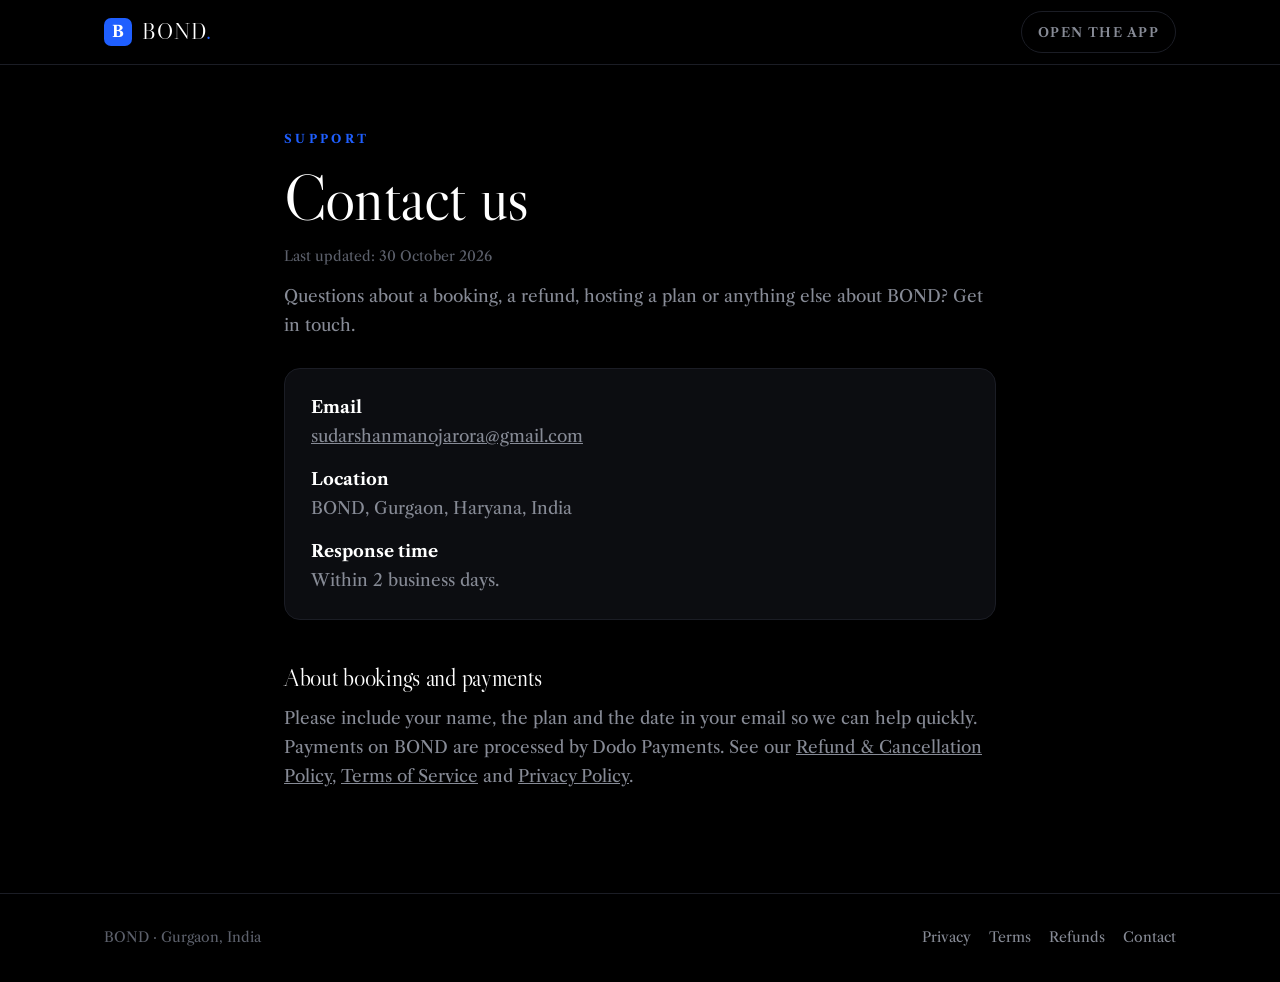
==== contact.html @ 2cc8e511 "Add privacy, terms, refund and contact pages Policy pages for payment-provider (Dodo) review, linked" ====
<!DOCTYPE html>
<html lang="en">
<head>
<script type="text/javascript">
(function(c,l,a,r,i,t,y){
c[a]=c[a]||function(){(c[a].q=c[a].q||[]).push(arguments)};
t=l.createElement(r);t.async=1;t.src="https://www.clarity.ms/tag/"+i;
y=l.getElementsByTagName(r)[0];y.parentNode.insertBefore(t,y);
})(window, document, "clarity", "script", "z5rflez6ff");
</script>
<meta charset="utf-8">
<meta name="viewport" content="width=device-width, initial-scale=1, viewport-fit=cover">
<title>Contact · BOND</title>
<meta name="description" content="How to contact BOND about bookings, refunds and hosting.">
<link rel="canonical" href="https://bondme.online/contact.html">
<link rel="preconnect" href="https://fonts.googleapis.com">
<link rel="preconnect" href="https://fonts.gstatic.com" crossorigin>
<link href="https://fonts.googleapis.com/css2?family=Libre+Caslon+Display&family=Libre+Caslon+Text:ital,wght@0,400;0,700;1,400&display=swap" rel="stylesheet">
<link rel="stylesheet" href="/legal.css">
</head>
<body>
<nav><div class="wrap navin">
<a class="mark" href="/"><i>B</i><b>BOND</b></a>
<a class="ghost" href="https://bond-968340508411.asia-southeast1.run.app">Open the app</a>
</div></nav>
<main><div class="wrap">
<p class="kick">Support</p>
<h1>Contact us</h1>
<p class="updated">Last updated: 30 October 2026</p>

<p>Questions about a booking, a refund, hosting a plan or anything else about BOND? Get in touch.</p>
<div class="box">
<p><strong>Email</strong><br><a href="mailto:sudarshanmanojarora@gmail.com">sudarshanmanojarora@gmail.com</a></p>
<p><strong>Location</strong><br>BOND, Gurgaon, Haryana, India</p>
<p><strong>Response time</strong><br>Within 2 business days.</p>
</div>

<h2>About bookings and payments</h2>
<p>Please include your name, the plan and the date in your email so we can help quickly. Payments on BOND are processed by Dodo Payments. See our <a href="/refund.html">Refund &amp; Cancellation Policy</a>, <a href="/terms.html">Terms of Service</a> and <a href="/privacy.html">Privacy Policy</a>.</p>

</div></main>
<footer><div class="wrap fin">
<span>BOND · Gurgaon, India</span>
<span class="links">
<a href="/privacy.html">Privacy</a>
<a href="/terms.html">Terms</a>
<a href="/refund.html">Refunds</a>
<a href="/contact.html">Contact</a>
</span>
</div></footer>
</body>
</html>
---- legal.css ----
:root{
--ink:#000000;--raise:#0C0D11;--line:#1B1D25;--blue:#1F5FFF;
--fg:#FFFFFF;--mut:#878B96;--mut2:#5C606B;
}
*,*::before,*::after{box-sizing:border-box}
html{-webkit-text-size-adjust:100%}
body{
margin:0;background:var(--ink);color:var(--fg);
font-family:'Big Caslon','Libre Caslon Text','Libre Caslon Display',Georgia,'Times New Roman',serif;
font-size:17px;line-height:1.7;-webkit-font-smoothing:antialiased;
}
.wrap{max-width:760px;margin:0 auto;padding:0 24px}
a{color:inherit}
a:focus-visible{outline:2px solid var(--blue);outline-offset:3px}
nav{border-bottom:1px solid var(--line)}
.navin{display:flex;align-items:center;justify-content:space-between;height:64px;max-width:1120px}
.mark{display:flex;align-items:center;gap:10px;text-decoration:none}
.mark i{width:28px;height:28px;border-radius:7px;background:var(--blue);display:grid;place-items:center;font-style:normal;font-size:16px;font-weight:900}
.mark b{font-family:'Big Caslon','Libre Caslon Display',Georgia,serif;font-weight:400;font-size:22px;letter-spacing:.04em}
.mark b::after{content:'.';color:var(--blue)}
.ghost{font-size:13px;letter-spacing:.11em;text-transform:uppercase;text-decoration:none;padding:9px 16px;border:1px solid var(--line);border-radius:999px;color:var(--mut);font-weight:600}
.ghost:hover{color:#fff;border-color:#3a3f4d}
main{padding:64px 0 88px}
.kick{font-size:12px;letter-spacing:.28em;color:var(--blue);font-weight:700;margin:0 0 16px;text-transform:uppercase}
h1,h2{font-family:'Big Caslon','Libre Caslon Display',Georgia,serif;font-weight:400;letter-spacing:-.012em;margin:0}
h1{font-size:clamp(40px,6vw,64px);line-height:1.02}
h2{font-size:24px;line-height:1.2;margin:44px 0 12px}
p,li{color:var(--mut)}
p{margin:0 0 14px}
ul{padding-left:20px;margin:0 0 14px}
li{margin-bottom:6px}
strong{color:var(--fg);font-weight:700}
.updated{color:var(--mut2);font-size:14px;margin-top:14px}
.box{border:1px solid var(--line);background:var(--raise);border-radius:16px;padding:24px 26px;margin-top:28px}
.box p:last-child{margin-bottom:0}
footer{border-top:1px solid var(--line);padding:32px 0;color:var(--mut2);font-size:14px}
.fin{display:flex;justify-content:space-between;gap:16px;flex-wrap:wrap;max-width:1120px}
.links{display:flex;gap:18px;flex-wrap:wrap}
footer a{color:var(--mut);text-decoration:none}
footer a:hover{color:#fff}
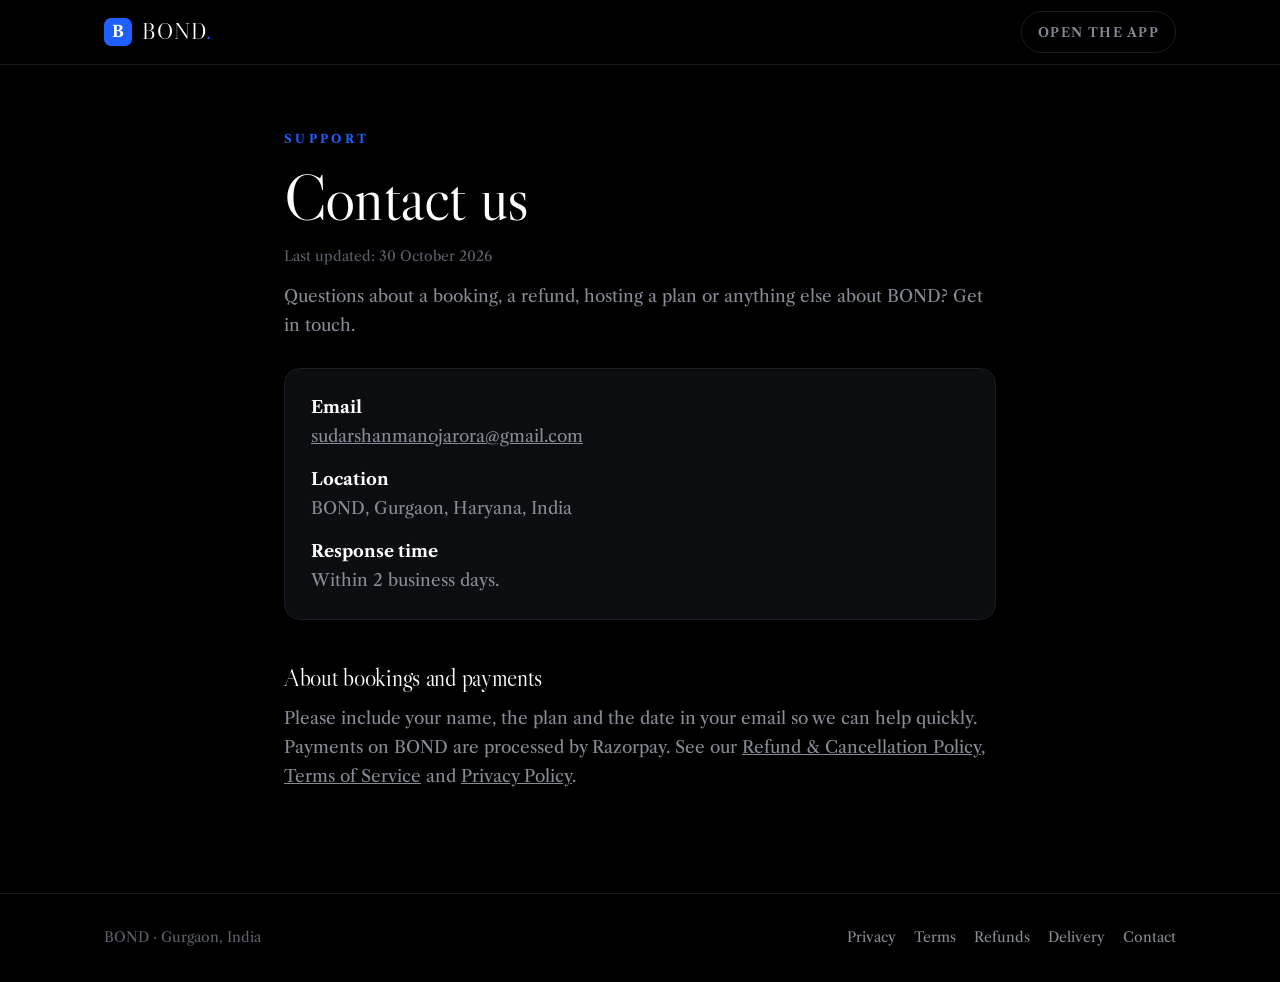
==== commit 1b47933c: "Switch payment partner to Razorpay; add delivery policy Policy pages now name Razorpay as the paymen" ====
--- a/contact.html
+++ b/contact.html
@@ -36,7 +36,7 @@
 </div>
 
 <h2>About bookings and payments</h2>
-<p>Please include your name, the plan and the date in your email so we can help quickly. Payments on BOND are processed by Dodo Payments. See our <a href="/refund.html">Refund &amp; Cancellation Policy</a>, <a href="/terms.html">Terms of Service</a> and <a href="/privacy.html">Privacy Policy</a>.</p>
+<p>Please include your name, the plan and the date in your email so we can help quickly. Payments on BOND are processed by Razorpay. See our <a href="/refund.html">Refund &amp; Cancellation Policy</a>, <a href="/terms.html">Terms of Service</a> and <a href="/privacy.html">Privacy Policy</a>.</p>
 
 </div></main>
 <footer><div class="wrap fin">
@@ -45,6 +45,7 @@
 <a href="/privacy.html">Privacy</a>
 <a href="/terms.html">Terms</a>
 <a href="/refund.html">Refunds</a>
+<a href="/shipping.html">Delivery</a>
 <a href="/contact.html">Contact</a>
 </span>
 </div></footer>
